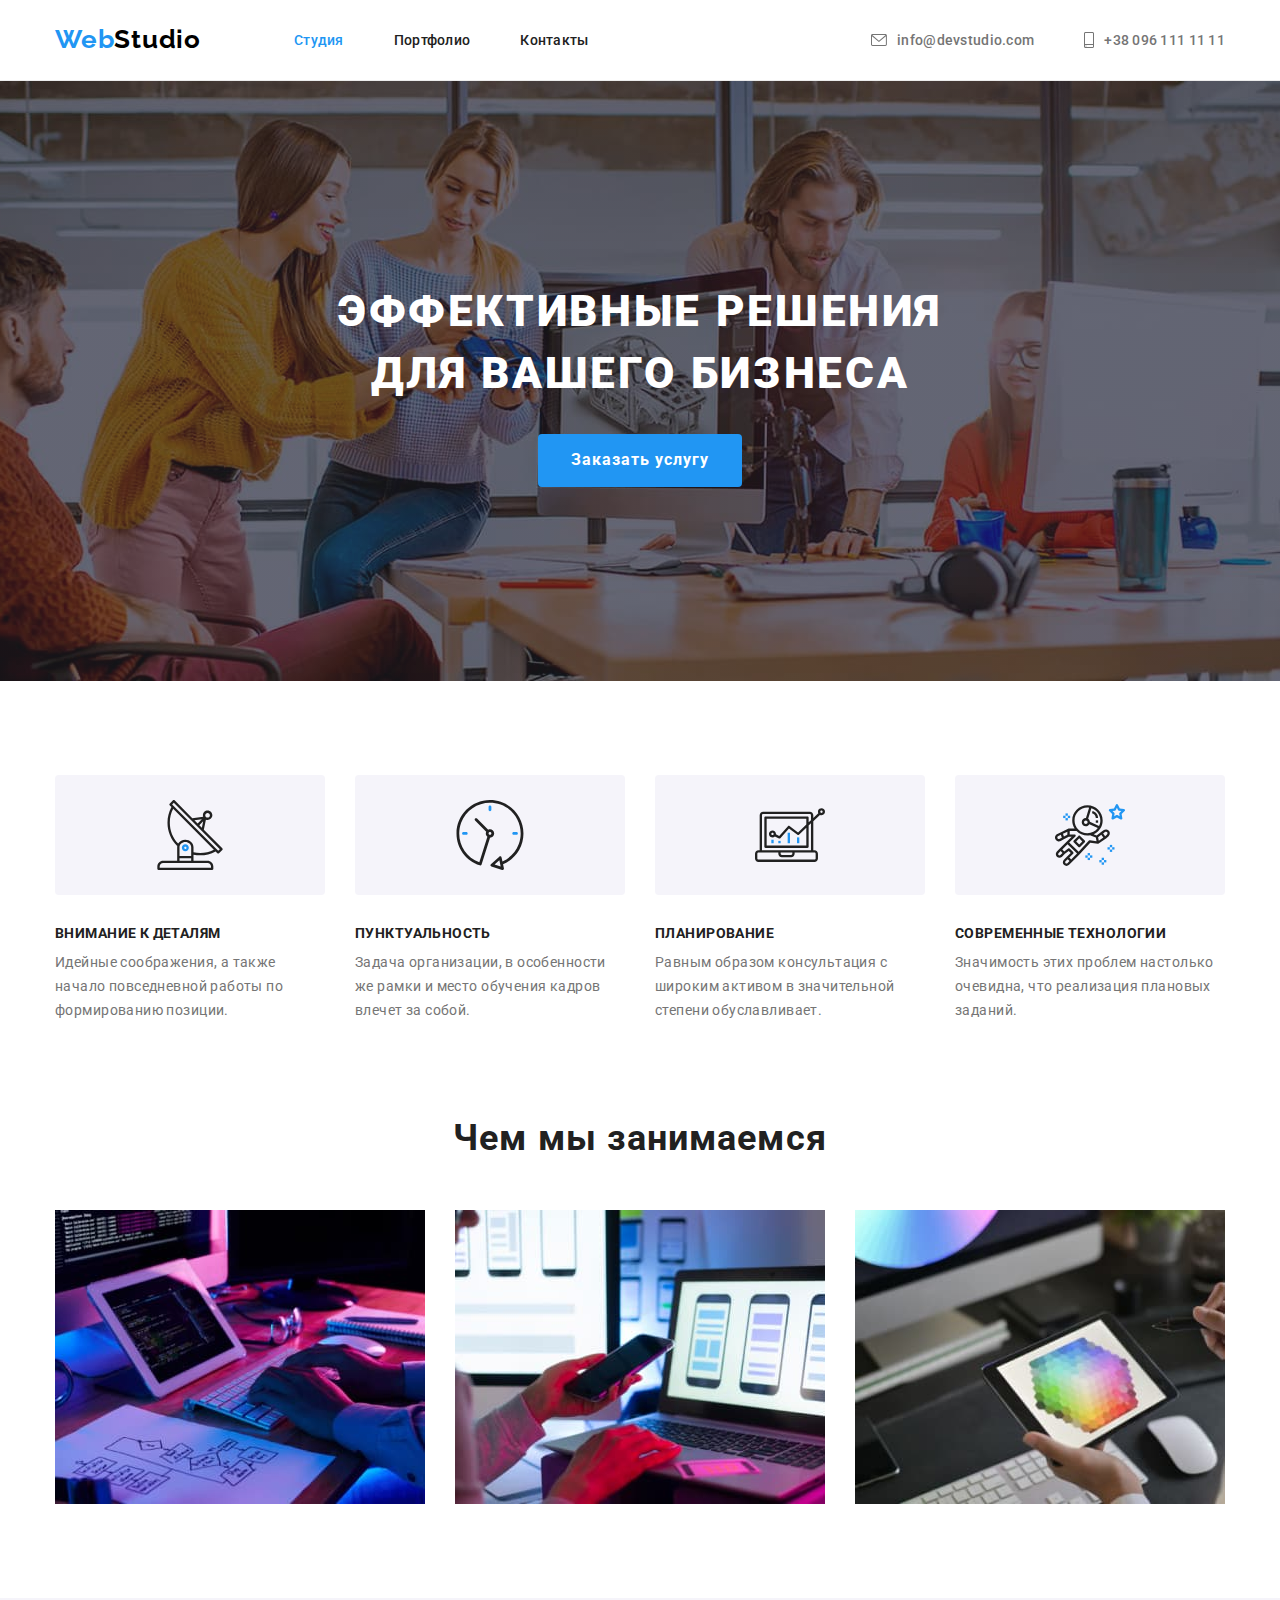
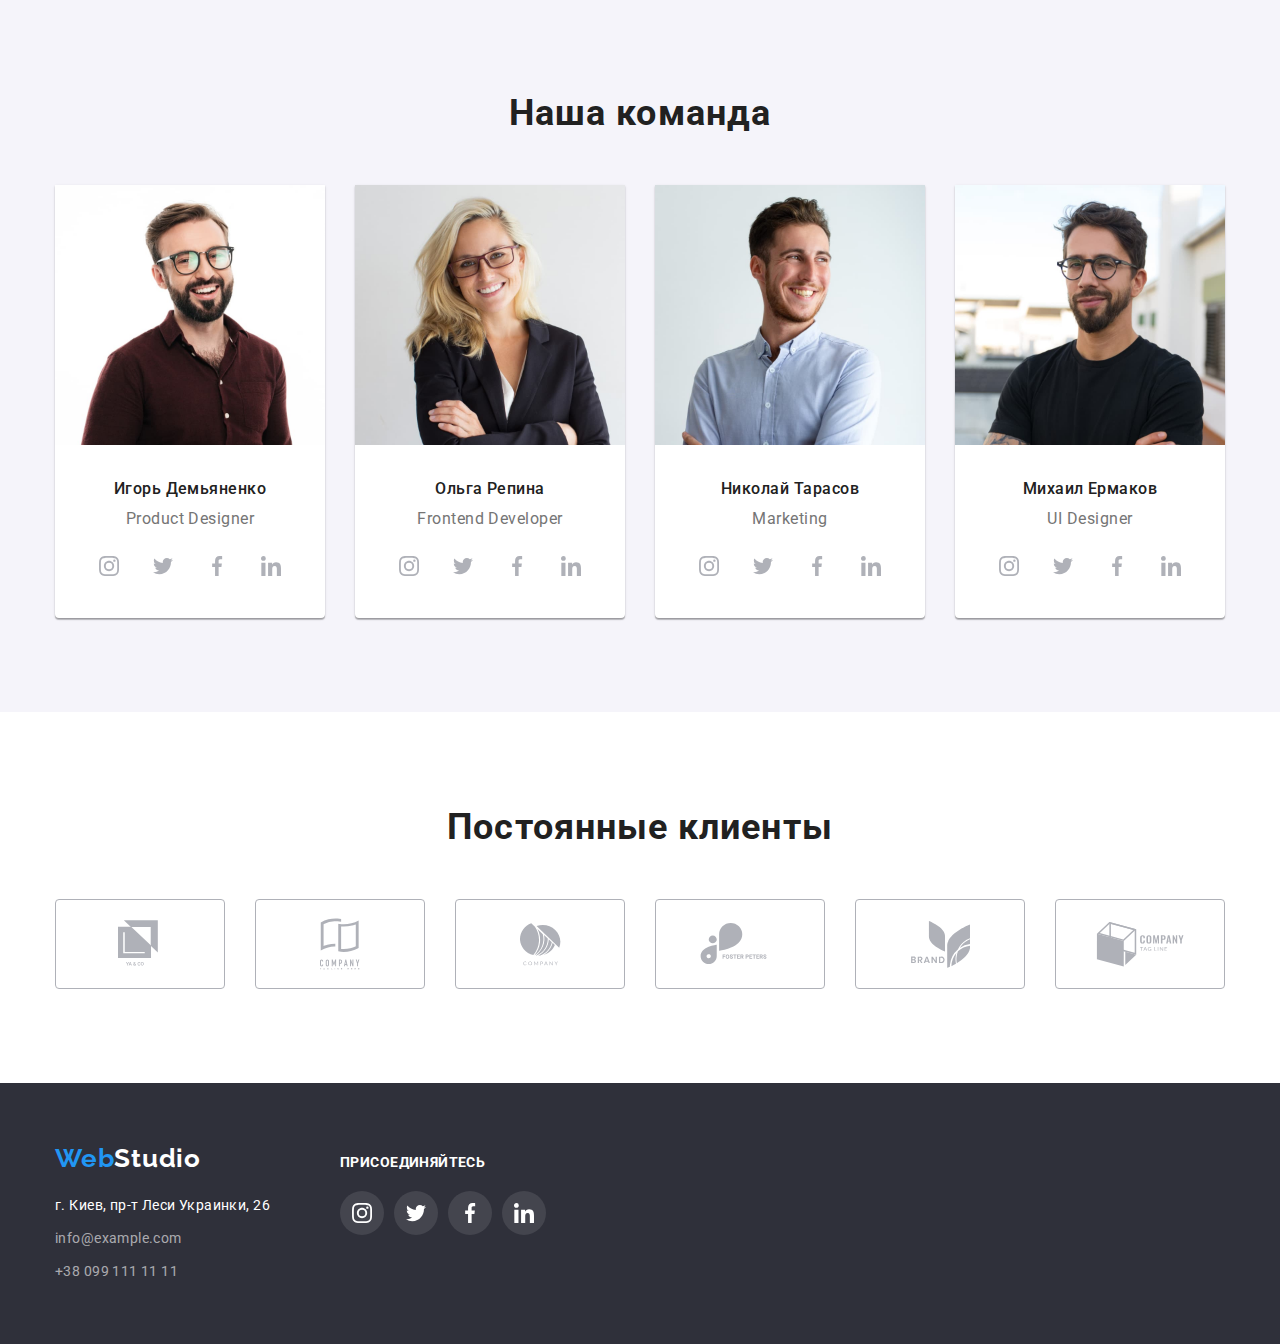
==== index.html @ 4e9e40dd "added index and portfolio" ====
<!DOCTYPE html>
<html lang="ru">
  <head>
    <meta charset="UTF-8" />
    <meta name="viewport" content="width=device-width, initial-scale=1.0" />
    <title>WebStudio</title>
    <link
      href="https://fonts.googleapis.com/css2?family=Raleway:wght@700&family=Roboto:wght@400;500;700;900&display=swap"
      rel="stylesheet"
    />
    <link
      rel="stylesheet"
      href="https://cdnjs.cloudflare.com/ajax/libs/modern-normalize/0.7.0/modern-normalize.min.css"
    />
    <link rel="stylesheet" href="./css/style.css" />
  </head>

  <body>
    <!-- Шапка сайта -->
    <header class="page-header">
      <div class="container header">
        <nav class="site-nav">
          <a href="./index.html" class="logo">
            <span class="logo-accent">Web</span>Studio</a
          >

          <ul class="site-nav list">
            <li class="item">
              <a href="./index.html" class="link current">Студия</a>
            </li>
            <li class="item">
              <a href="./portfolio.html" class="link">Портфолио</a>
            </li>
            <li class="item"><a href="" class="link">Контакты</a></li>
          </ul>
        </nav>

        <address class="address">
          <ul class="address list">
            <li class="item">
              <a href="mailto:info@devstudio.com" class="link">
                <svg class="address-icon" width="16" height="12">
                  <use href="./images/sprite.svg#icon-envelope"></use>
                </svg>
                info@devstudio.com</a
              >
            </li>
            <li class="item">
              <a href="tel:+380961111111" class="link">
                <svg class="address-icon" width="10" height="16">
                  <use href="./images/sprite.svg#icon-smartphone"></use>
                </svg>
                +38 096 111 11 11</a
              >
            </li>
          </ul>
        </address>
      </div>
    </header>

    <main>
      <!-- Герой -->

      <section class="hero">
        <div class="hero-content">
          <h1 class="hero-title">
            Эффективные решения<br />
            для вашего бизнеса
          </h1>
          <a href="" class="hero-button">Заказать услугу</a>
        </div>
      </section>

      <!-- Особенности Features -->
      <section class="section">
        <div class="container">
          <!-- заголовка h2 нет в макете. необходимо скрыть -->
          <!-- <h2 class="false-title">Особенности</h2> -->
          <ul class="features">
            <li class="features-item">
              <h3 class="title">Внимание к деталям</h3>
              <p class="feature-desc">
                Идейные соображения, а также начало повседневной работы по
                формированию позиции.
              </p>
            </li>
            <li class="features-item">
              <h3 class="title">Пунктуальность</h3>
              <p class="feature-desc">
                Задача организации, в особенности же рамки и место обучения
                кадров влечет за собой.
              </p>
            </li>
            <li class="features-item">
              <h3 class="title">Планирование</h3>
              <p class="feature-desc">
                Равным образом консультация с широким активом в значительной
                степени обуславливает.
              </p>
            </li>
            <li class="features-item">
              <h3 class="title">Современные технологии</h3>
              <p class="feature-desc">
                Значимость этих проблем настолько очевидна, что реализация
                плановых заданий.
              </p>
            </li>
          </ul>
        </div>
      </section>

      <!-- Чем мы занимаемся -->
      <section class="section work">
        <div class="container">
          <h2 class="section-title">Чем мы занимаемся</h2>
          <ul class="image-list">
            <li class="image-item">
              <img
                src="./images/img1.jpg"
                width="370"
                height="294"
                alt="Чем мы занимаемся фото1"
              />
            </li>
            <li class="image-item">
              <img
                src="./images/img2.jpg"
                width="370"
                height="294"
                alt="Чем мы занимаемся фото2"
              />
            </li>
            <li class="image-item">
              <img
                src="./images/img3.jpg"
                width="370"
                height="294"
                alt="Чем мы занимаемся фото3"
              />
            </li>
          </ul>
        </div>
      </section>

      <!-- Наша команда -->
      <section class="section team">
        <div class="container">
          <h2 class="team section-title">Наша команда</h2>
          <ul class="team-list">
            <li class="team-card">
              <img
                src="./images/team1.jpg"
                width="270"
                height="260"
                alt="фото участника команды"
              />
              <h3 class="team-member">Игорь Демьяненко</h3>
              <p class="team-item">Product Designer</p>
              <ul class="list social-icon-list">
                <li class="social-icon-item">
                  <a class="social-icon-link" href="https://www.instagram.com/">
                    <svg class="social-icon">
                      <use href="./images/sprite.svg#icon-instagram-2"></use>
                    </svg>
                  </a>
                </li>
                <li class="social-icon-item">
                  <a class="social-icon-link" href="https://twitter.com/">
                    <svg class="social-icon">
                      <use href="./images/sprite.svg#icon-twitter-1"></use>
                    </svg>
                  </a>
                </li>
                <li class="social-icon-item">
                  <a class="social-icon-link" href="https://www.facebook.com/">
                    <svg class="social-icon">
                      <use href="./images/sprite.svg#icon-facebook-1"></use>
                    </svg>
                  </a>
                </li>
                <li class="social-icon-item">
                  <a class="social-icon-link" href="https://www.linkedin.com/">
                    <svg class="social-icon">
                      <use href="./images/sprite.svg#icon-linkedin-1"></use>
                    </svg>
                  </a>
                </li>
              </ul>
            </li>
            <li class="team-card">
              <img
                src="./images/team2.jpg"
                width="270"
                height="260"
                alt="фото участника команды"
              />
              <h3 class="team-member">Ольга Репина</h3>
              <p class="team-item">Frontend Developer</p>
              <ul class="list social-icon-list">
                <li class="social-icon-item">
                  <a class="social-icon-link" href="https://www.instagram.com/">
                    <svg class="social-icon">
                      <use href="./images/sprite.svg#icon-instagram-2"></use>
                    </svg>
                  </a>
                </li>
                <li class="social-icon-item">
                  <a class="social-icon-link" href="https://twitter.com/">
                    <svg class="social-icon">
                      <use href="./images/sprite.svg#icon-twitter-1"></use>
                    </svg>
                  </a>
                </li>
                <li class="social-icon-item">
                  <a class="social-icon-link" href="https://www.facebook.com/">
                    <svg class="social-icon">
                      <use href="./images/sprite.svg#icon-facebook-1"></use>
                    </svg>
                  </a>
                </li>
                <li class="social-icon-item">
                  <a class="social-icon-link" href="https://www.linkedin.com/">
                    <svg class="social-icon">
                      <use href="./images/sprite.svg#icon-linkedin-1"></use>
                    </svg>
                  </a>
                </li>
              </ul>
            </li>
            <li class="team-card">
              <img
                src="./images/team3.jpg"
                width="270"
                height="260"
                alt="фото участника команды"
              />
              <h3 class="team-member">Николай Тарасов</h3>
              <p class="team-item">Marketing</p>
              <ul class="list social-icon-list">
                <li class="social-icon-item">
                  <a class="social-icon-link" href="https://www.instagram.com/">
                    <svg class="social-icon">
                      <use href="./images/sprite.svg#icon-instagram-2"></use>
                    </svg>
                  </a>
                </li>
                <li class="social-icon-item">
                  <a class="social-icon-link" href="https://twitter.com/">
                    <svg class="social-icon">
                      <use href="./images/sprite.svg#icon-twitter-1"></use>
                    </svg>
                  </a>
                </li>
                <li class="social-icon-item">
                  <a class="social-icon-link" href="https://www.facebook.com/">
                    <svg class="social-icon">
                      <use href="./images/sprite.svg#icon-facebook-1"></use>
                    </svg>
                  </a>
                </li>
                <li class="social-icon-item">
                  <a class="social-icon-link" href="https://www.linkedin.com/">
                    <svg class="social-icon">
                      <use href="./images/sprite.svg#icon-linkedin-1"></use>
                    </svg>
                  </a>
                </li>
              </ul>
            </li>
            <li class="team-card">
              <img
                src="./images/team4.jpg"
                width="270"
                height="260"
                alt="фото участника команды"
              />
              <h3 class="team-member">Михаил Ермаков</h3>
              <p class="team-item">UI Designer</p>
              <ul class="list social-icon-list">
                <li class="social-icon-item">
                  <a class="social-icon-link" href="https://www.instagram.com/">
                    <svg class="social-icon">
                      <use href="./images/sprite.svg#icon-instagram-2"></use>
                    </svg>
                  </a>
                </li>
                <li class="social-icon-item">
                  <a class="social-icon-link" href="https://twitter.com/">
                    <svg class="social-icon">
                      <use href="./images/sprite.svg#icon-twitter-1"></use>
                    </svg>
                  </a>
                </li>
                <li class="social-icon-item">
                  <a class="social-icon-link" href="https://www.facebook.com/">
                    <svg class="social-icon">
                      <use href="./images/sprite.svg#icon-facebook-1"></use>
                    </svg>
                  </a>
                </li>
                <li class="social-icon-item">
                  <a class="social-icon-link" href="https://www.linkedin.com/">
                    <svg class="social-icon">
                      <use href="./images/sprite.svg#icon-linkedin-1"></use>
                    </svg>
                  </a>
                </li>
              </ul>
            </li>
          </ul>
        </div>
      </section>

      <!-- Постоянные клиенты -->
      <section class="section clients">
        <div class="container">
          <h2 class="clients section-title">Постоянные клиенты</h2>
          <ul class="clients-list">
            <li class="client">
              <a class="client-link" href="">
                <svg class="client-icon" width="44" height="49">
                  <use href=" ./images/sprite.svg#icon-logo-1"></use>
                </svg>
              </a>
            </li>
            <li class="client">
              <a class="client-link" href="">
                <svg class="client-icon" width="40" height="52">
                  <use href=" ./images/sprite.svg#icon-logo-2"></use>
                </svg>
              </a>
            </li>
            <li class="client">
              <a class="client-link" href="">
                <svg class="client-icon" width="41" height="43">
                  <use href=" ./images/sprite.svg#icon-logo-3"></use>
                </svg>
              </a>
            </li>
            <li class="client">
              <a class="client-link" href="">
                <svg class="client-icon" width="80" height="42">
                  <use href=" ./images/sprite.svg#icon-logo-4"></use>
                </svg>
              </a>
            </li>
            <li class="client">
              <a class="client-link" href="">
                <svg class="client-icon" width="59" height="47">
                  <use href=" ./images/sprite.svg#icon-logo-5"></use>
                </svg>
              </a>
            </li>
            <li class="client">
              <a class="client-link" href="">
                <svg class="client-icon" width="89" height="45">
                  <use href=" ./images/sprite.svg#icon-logo-6"></use>
                </svg>
              </a>
            </li>
          </ul>
        </div>
      </section>
    </main>

    <!-- Футер -->
    <footer>
      <section class="page-footer">
        <div class="container">
          <ul class="footer-items">
            <li class="footer-section-logo">
              <a href="./index.html" class="footer-logo">
                <span class="logo-accent">Web</span>Studio</a
              >
              <address class="address-footer">
                <span class="adrress-span">г. Киев, пр-т Леси Украинки, 26</span
                ><br />
                <a href="mailto:info@example.com" class="mail-phone"
                  >info@example.com</a
                ><br />
                <a href="tel:+380991111111" class="mail-phone"
                  >+38 099 111 11 11</a
                >
              </address>
            </li>

            <!-- Присоединяйтесь -->
            <li class="footer-section-join">
              <h2 class="join-title">присоединяйтесь</h2>
              <ul class="join-list">
                <li class="join-item">
                  <a class="join-link" href="https://www.instagram.com/">
                    <svg class="join-icon">
                      <use href="./images/sprite.svg#icon-instagram-2"></use>
                    </svg>
                  </a>
                </li>
                <li class="join-item">
                  <a class="join-link" href="https://twitter.com/">
                    <svg class="join-icon">
                      <use href="./images/sprite.svg#icon-twitter-1"></use>
                    </svg>
                  </a>
                </li>
                <li class="join-item">
                  <a class="join-link" href="https://www.facebook.com/">
                    <svg class="join-icon">
                      <use href="./images/sprite.svg#icon-facebook-1"></use>
                    </svg>
                  </a>
                </li>
                <li class="join-item">
                  <a class="join-link" href="https://www.linkedin.com/">
                    <svg class="join-icon">
                      <use href="./images/sprite.svg#icon-linkedin-1"></use>
                    </svg>
                  </a>
                </li>
              </ul>
            </li>
          </ul>
        </div>
      </section>
    </footer>
  </body>
</html>
---- css/style.css ----
:root {
  --primary-text-color: #757575;
  --title-text-color: #212121;
  --accent-color: #2196f3;
  --logo-black-color: #000000;
  --white-color: #ffffff;
  --footer-address-color: rgba(255, 255, 255, 0.6);
  --button-bg-color: #f5f4fa;
  --primary-bg-color: #ffffff;
  --secondary-bg-color: #f5f4fa;
  --footer-bg-color: #2f303a;
  --hero-bg-color: #c4c4c4;
  --header-border-color: #ececec;
  --icon-color: #afb1b8;
  --projects-item-border: #eeeeee;
}

body {
  background-color: var(--primary-bg-color);
  color: var(--primary-text-color);

  font-family: Roboto, sans-serif;
}

.list {
  list-style: none;
  padding: 0;
  margin: 0;
}

.container {
  margin-left: auto;
  margin-right: auto;
  width: 1200px;
  padding-left: 15px;
  padding-right: 15px;

  /* outline: 2px solid tomato; */
}

/* ----- logo ----- */

.logo {
  color: var(--logo-black-color);
  font-family: Raleway, sans-serif;
  letter-spacing: 0.03em;
  font-weight: 700;
  font-size: 26px;
  line-height: 1.2;
  text-decoration: none;
  display: inline-block;
  padding-top: 24px;
  padding-bottom: 25px;
}

.logo-accent {
  color: var(--accent-color);
}

/* ----- header ------ */

.page-header {
  border-bottom: 1px solid var(--header-border-color);
}

.header {
  display: flex;
  align-items: center;
}

/* ------ site-nav ------- */

.site-nav {
  display: flex;
}

.site-nav .list {
  margin-left: 93px;
}

.site-nav .item:not(:last-child) {
  margin-right: 50px;
}

.site-nav .link {
  color: var(--title-text-color);
  letter-spacing: 0.02em;
  font-weight: 500;
  font-size: 14px;
  line-height: 1.15;
  text-decoration: none;
  display: block;
  padding-top: 32px;
  padding-bottom: 32px;
}

.site-nav .link:hover,
.site-nav .link:focus {
  color: var(--accent-color);
}

.site-nav .link.current {
  color: var(--accent-color);
  display: inline-block;
  padding-top: 32px;
  padding-bottom: 32px;
}

/* ------- address list -------- */

.address {
  display: flex;
  margin-left: auto;
}

.address .list {
  display: flex;
}

.address .item + .item {
  margin-left: 50px;
}

.address .link {
  color: var(--primary-text-color);
  letter-spacing: 0.02em;
  font-weight: 500;
  font-size: 14px;
  font-style: normal;
  line-height: 1.15;
  text-decoration: none;
  display: inline-block;
  padding-top: 32px;
  padding-bottom: 32px;
  display: flex;
  align-items: center;
}

.address-icon {
  fill: var(--primary-text-color);
  margin-right: 10px;
}

.address .link:hover,
.address .link:focus {
  color: var(--accent-color);
}

.address .link:hover .address-icon {
  fill: var(--accent-color);
}

/* ------ hero ------- */

.hero {
  background-color: var(--hero-bg-color);
  height: 600px;
  max-width: 1600px;
  margin-left: auto;
  margin-right: auto;
  background-size: cover;
  background-position: center;
  background-repeat: no-repeat;
  background-image: linear-gradient(
      rgba(47, 48, 58, 0.4),
      rgba(47, 48, 58, 0.4)
    ),
    url("../images/hero.jpg");

  text-align: center;
  padding-top: 200px;
  padding-bottom: 200px;
}

.hero-title {
  margin-top: 0;
  margin-bottom: 30px;
  color: var(--white-color);
  letter-spacing: 0.06em;
  font-weight: 900;
  font-size: 44px;
  line-height: 1.4;
  text-transform: uppercase;
}

.hero-button {
  display: inline-block;
  border-radius: 4px;
  border: 1px solid transparent;
  min-width: 136px;
  padding: 10px 32px;
  color: var(--white-color);
  background: var(--accent-color);
  letter-spacing: 0.06em;
  font-weight: 700;
  font-size: 16px;
  line-height: 1.9;
  text-decoration: none;
  text-align: center;
}

/* ---- section ----- */

.section {
  padding-top: 94px;
  padding-bottom: 94px;
}

.section-title {
  color: var(--title-text-color);
  letter-spacing: 0.03em;
  font-weight: 700;
  font-size: 36px;
  line-height: 1.2;
  text-align: center;
  margin-bottom: 50px;
  margin-top: 0;
}

/* .false-title {
  margin-top: 0;
  margin-bottom: 0;
  color: transparent;
  /* для логического заголовка  */

/* ------- Features section ------ */

.features .title {
  color: var(--title-text-color);
  letter-spacing: 0.03em;
  font-weight: 700;
  font-size: 14px;
  line-height: 1.15;
  text-transform: uppercase;
  margin-bottom: 10px;
  margin-top: 0;
}

.features {
  list-style: none;
  letter-spacing: 0.03em;
  font-size: 14px;
  line-height: 1.7;
  letter-spacing: 0.03em;
  padding-left: 0;
  margin-top: 0;
  margin-bottom: 0;

  display: flex;
  justify-content: space-between;
}

.features .features-item {
  width: 270px;
}

.features-item::before {
  content: " ";
  display: block;
  background-color: var(--secondary-bg-color);
  background-size: contain;
  width: 270px;
  height: 120px;
  border-radius: 4px;
  margin-bottom: 30px;

  background-repeat: no-repeat;
  background-position: center;
}

.features-item:nth-child(1)::before {
  background-image: url(../images/antenna.svg);
  background-size: 70px;
}
.features-item:nth-child(2)::before {
  background-image: url(../images/clock.svg);
  background-size: 70px;
}
.features-item:nth-child(3)::before {
  background-image: url(../images/diagram.svg);
  background-size: 70px;
}
.features-item:nth-child(4)::before {
  background-image: url(../images/astronaut.svg);
  background-size: 70px;
}

.feature-desc {
  margin-top: 0;
  margin-bottom: 0;
}

/* ----- чем мы занимаемся ----- */

.work {
  padding-top: 0;
  padding-bottom: 94px;
}

.image-list {
  list-style: none;
  padding-left: 0;
  margin-top: 0;
  margin-bottom: 0;

  display: flex;
}

.image-item {
  display: block;
  font-size: 0;
}

.image-item:not(:last-child) {
  margin-right: 30px;
}

/* ----- team section ----- */

.team {
  background-color: var(--secondary-bg-color);
}

.team-list {
  list-style: none;
  letter-spacing: 0.03em;
  margin-top: 0;
  margin-bottom: 0;
  padding-left: 0;
  display: flex;
}

.team-card {
  background-color: var(--white-color);
  border-radius: 0px 0px 4px 4px;
  box-shadow: 0px 1px 3px rgba(0, 0, 0, 0.12), 0px 1px 1px rgba(0, 0, 0, 0.14),
    0px 2px 1px rgba(0, 0, 0, 0.2);
  text-align: center;
}

.team-card:not(:last-child) {
  margin-right: 30px;
}

.team-member {
  color: var(--title-text-color);
  font-weight: 500;
  font-size: 16px;
  line-height: 1.2;
  letter-spacing: 0.03em;
  padding-top: 30px;
  margin-bottom: 10px;
  margin-top: 0;
}

.team-item {
  font-size: 16px;
  line-height: 1.2;
  letter-spacing: 0.03em;
  margin-top: 0;
  margin-bottom: 16px;
}

/* ----- team social links ----- */

.social-icon-list {
  display: flex;
  padding-bottom: 30px;
  padding-left: 32px;
  padding-right: 32px;
}

.social-icon-item:not(:last-child) {
  margin-right: 10px;
}

.social-icon-link {
  display: flex;
  justify-content: space-around;
  align-items: center;
  width: 44px;
  height: 44px;
  background-color: var(--white-color);
  border-radius: 50%;
}

.social-icon-link:hover,
.social-icon-link:focus {
  background-color: var(--accent-color);
}

.social-icon-link:hover .social-icon,
.social-icon-link:hover .social-icon {
  fill: var(--white-color);
}

.social-icon {
  width: 20px;
  height: 20px;
  fill: var(--icon-color);
}

/* ---- Постоянные клиенты ----- */

.clients-list {
  list-style: none;
  padding-left: 0;
  margin-top: 0;
  margin-bottom: 0;
  display: flex;
}

.client:not(:last-child) {
  margin-right: 30px;
}

.client-icon {
  fill: var(--icon-color);
}

.client-link {
  display: flex;
  justify-content: center;
  align-items: center;
  width: 170px;
  height: 90px;
  border: 1px solid var(--icon-color);
  border-radius: 4px;
}

.client-link:hover {
  border-color: var(--accent-color);
}

.client-link:hover .client-icon {
  fill: var(--accent-color);
}

/* /------ footer ------ */

/* --- logo section --- */

.footer-logo {
  color: var(--white-color);
  font-family: Raleway, sans-serif;
  letter-spacing: 0.03em;
  font-weight: 700;
  font-size: 26px;
  line-height: 1.2;
  text-decoration: none;
}

.footer-items {
  display: flex;
  justify-content: flex-start;
  list-style: none;
  padding-left: 0;
  margin-top: 0;
  margin-bottom: 0;
}

.footer-section-logo {
  padding-top: 60px;
  padding-bottom: 60px;
  margin-right: 70px;
}

.footer-section-join {
  padding-top: 72px;
  padding-bottom: 100px;
}

.page-footer {
  background-color: var(--footer-bg-color);
}

.adrress-span {
  color: var(--white-color);
  font-style: normal;
  letter-spacing: 0.03em;
  font-size: 14px;
  line-height: 1.7;
  display: inline-block;
  margin-top: 20px;
}

.mail-phone {
  color: var(--footer-address-color);
  font-style: normal;
  letter-spacing: 0.03em;
  font-size: 14px;
  line-height: 1.7;
  text-decoration: none;
  display: inline-block;
  margin-top: 9px;
}

/* ---- Присоединяйтесь ------ */

.join-title {
  color: var(--white-color);
  font-weight: 700;
  font-size: 14px;
  line-height: 1.14;
  letter-spacing: 0.03em;
  text-transform: uppercase;
  text-align: left;
  margin-bottom: 0;
  margin-top: 0;
}

.join-list {
  list-style: none;
  display: flex;
  padding-left: 0;
  margin-top: 20px;
}

.join-icon {
  width: 20px;
  height: 20px;
  fill: var(--white-color);
}

.join-item:not(:last-child) {
  margin-right: 10px;
}

.join-link {
  display: flex;
  justify-content: space-around;
  align-items: center;
  width: 44px;
  height: 44px;
  border-radius: 50%;
  background-color: rgba(255, 255, 255, 0.1);
}

.join-link:hover {
  background-color: var(--accent-color);
}

/*----------- Portfolio CSS ------------ */

/* --- filter --- */

.filter {
  list-style: none;
  margin-bottom: 50px;
  padding-left: 0;
  margin-top: 0;

  display: flex;
  justify-content: center;
}

.filter-btn {
  color: var(--title-text-color);
  background-color: var(--secondary-bg-color);
  letter-spacing: 0.03em;
  font-family: inherit;
  font-weight: 500;
  font-size: 16px;
  line-height: 1.6;
  border: 1px solid transparent;
  border-radius: 4px;
  text-align: center;
  padding: 6px 22px;
}

.filter-item:not(:last-child) {
  margin-right: 8px;
}

.filter-btn:hover,
.filter-btn:focus {
  color: var(--white-color);
  background: var(--accent-color);
  box-shadow: 0px 3px 1px rgba(0, 0, 0, 0.1), 0px 1px 2px rgba(0, 0, 0, 0.08),
    0px 2px 2px rgba(0, 0, 0, 0.12);
}

/* ---- projects ---- */

.projects {
  list-style: none;
  padding-left: 0;
  margin-top: 0;
  margin-bottom: 0;

  display: flex;
  flex-wrap: wrap;
}

.projects-link {
  text-decoration: none;
  display: block;
  font-size: 0;
}

.projects-title {
  color: var(--title-text-color);
  letter-spacing: 0.06em;
  font-weight: 700;
  font-size: 18px;
  line-height: 2;
  margin-top: 0;
  margin-bottom: 4px;
  padding-top: 20px;
  padding-left: 24px;
  padding-right: 24px;
}

.projects-text {
  color: var(--primary-text-color);
  letter-spacing: 0.03em;
  font-size: 16px;
  line-height: 1.9;
  margin-top: 0;
  margin-bottom: 0;
  padding-bottom: 20px;
  padding-left: 24px;
  padding-right: 24px;
}

.projects-item {
  width: calc((100% - 60px) / 3);
  margin-right: 30px;
  margin-bottom: 30px;
  background-color: var(--white-color);
  border: 1px solid var(--projects-item-border);
}

.projects-item:hover {
  box-shadow: 0px 1px 1px rgba(0, 0, 0, 0.12), 0px 4px 4px rgba(0, 0, 0, 0.06),
    1px 4px 6px rgba(0, 0, 0, 0.16);
}

.projects-item:nth-last-child(-n + 3) {
  margin-bottom: 0;
}

.projects-item:nth-child(3n) {
  margin-right: 0;
}
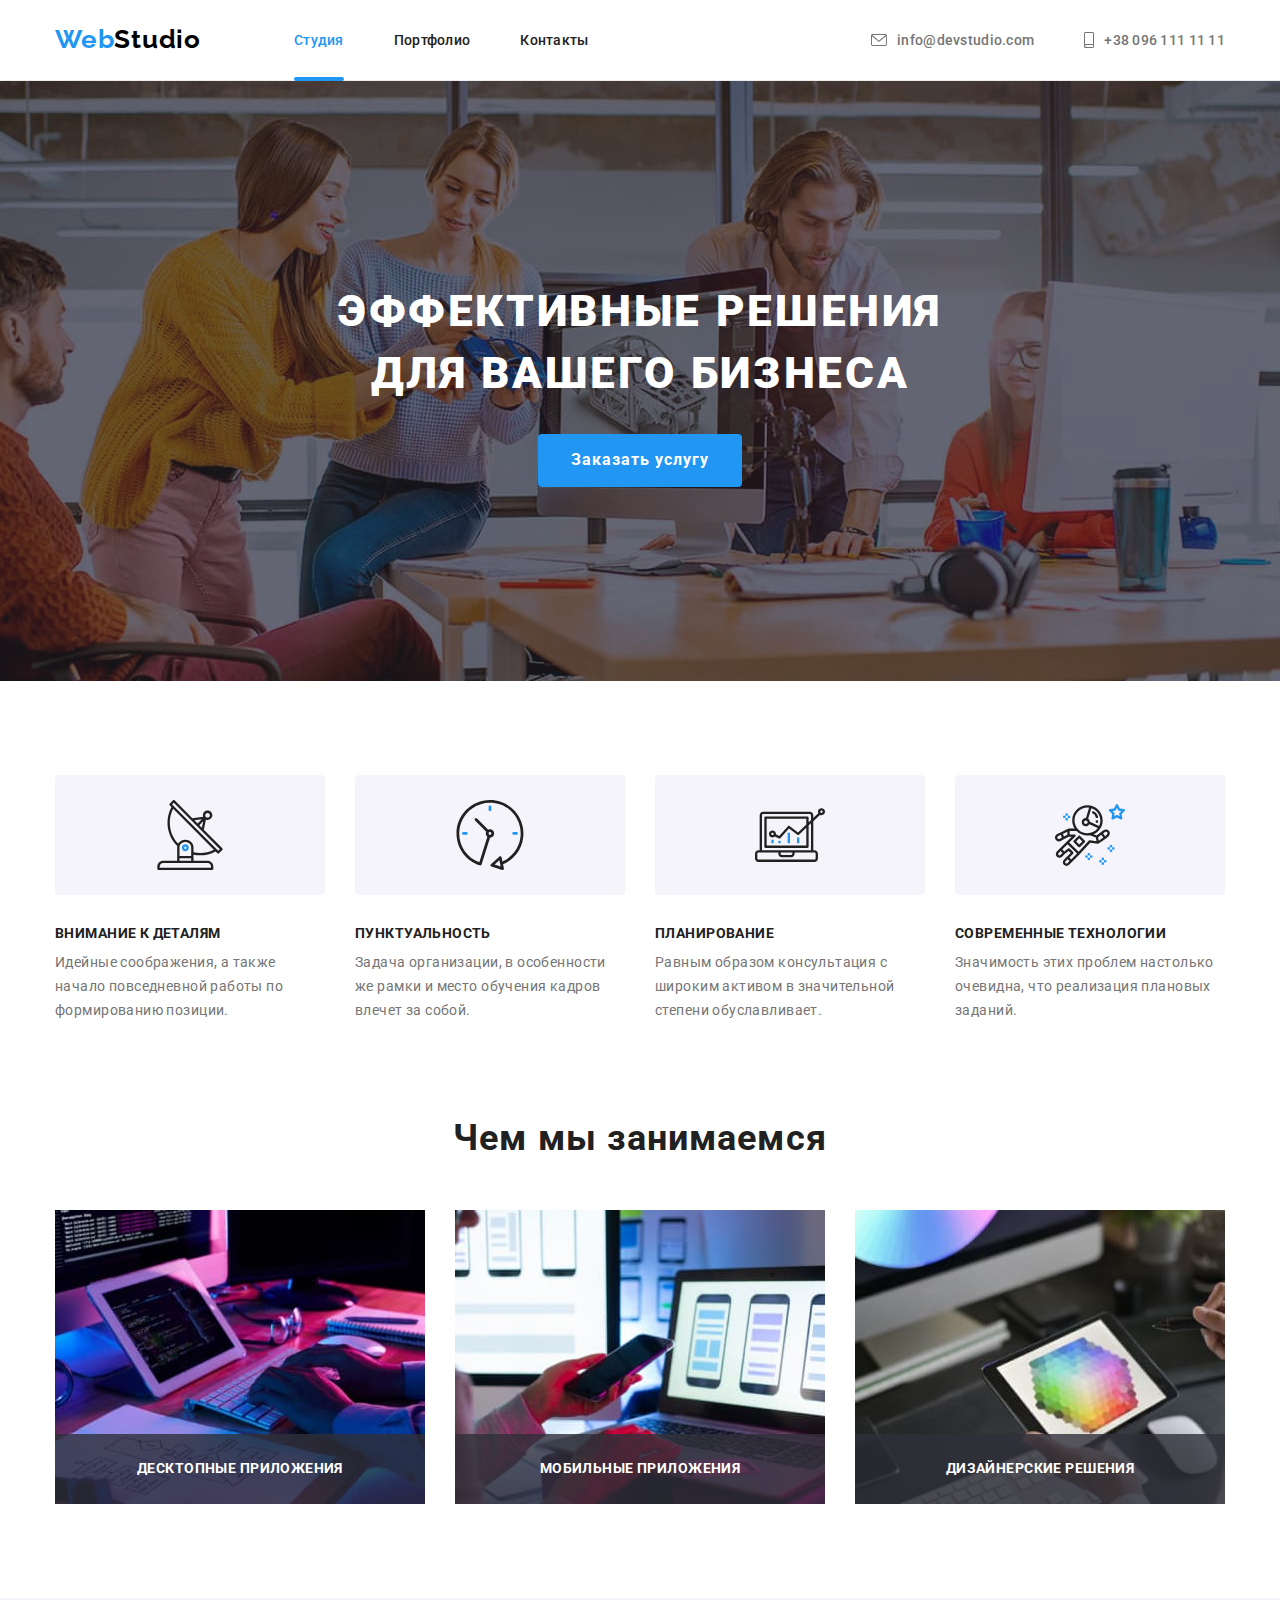
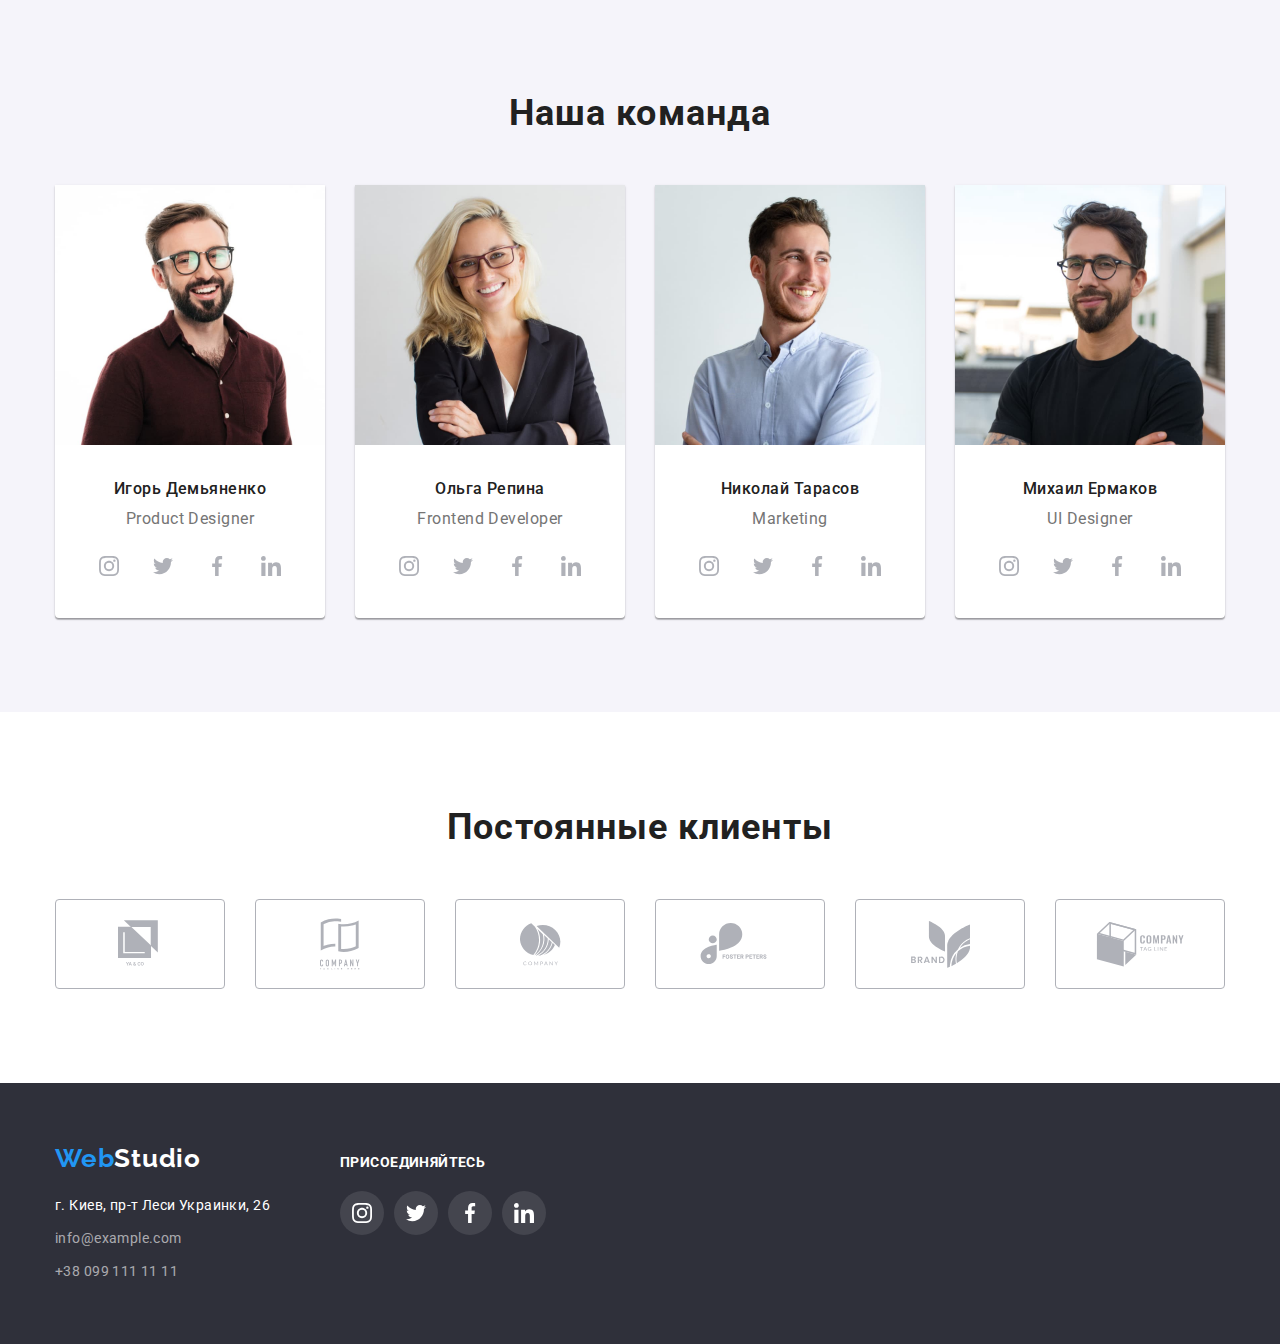
==== commit 09c45237: "update index.html/portfolio.html" ====
--- a/index.html
+++ b/index.html
@@ -67,7 +67,7 @@
             Эффективные решения<br />
             для вашего бизнеса
           </h1>
-          <a href="" class="hero-button">Заказать услугу</a>
+          <button class="hero-button" data-modal-open>Заказать услугу</button>
         </div>
       </section>
 
@@ -116,27 +116,33 @@
           <ul class="image-list">
             <li class="image-item">
               <img
+                class="work-image"
                 src="./images/img1.jpg"
                 width="370"
                 height="294"
                 alt="Чем мы занимаемся фото1"
               />
+              <a class="image-item-title" href="">Десктопные приложения</a>
             </li>
             <li class="image-item">
               <img
+                class="work-image"
                 src="./images/img2.jpg"
                 width="370"
                 height="294"
                 alt="Чем мы занимаемся фото2"
               />
+              <a class="image-item-title" href="">Мобильные приложения</a>
             </li>
             <li class="image-item">
               <img
+                class="work-image"
                 src="./images/img3.jpg"
                 width="370"
                 height="294"
                 alt="Чем мы занимаемся фото3"
               />
+              <a class="image-item-title" href="">Дизайнерские решения</a>
             </li>
           </ul>
         </div>
@@ -422,5 +428,18 @@
         </div>
       </section>
     </footer>
+
+    <!-- --- Модальное окно --- -->
+
+    <div class="backdrop is-hidden" data-modal>
+      <div class="modal">
+        <button class="close-btn" data-modal-close>
+          <svg class="close-icon" width="11" height="11">
+            <use href="./images/sprite.svg#icon-close"></use>
+          </svg>
+        </button>
+      </div>
+    </div>
+    <script src="./js/modal.js"></script>
   </body>
 </html>
--- a/css/style.css
+++ b/css/style.css
@@ -106,6 +106,21 @@
   padding-bottom: 32px;
 }
 
+.link.current {
+  position: relative;
+}
+
+.link.current:after {
+  content: "";
+  position: absolute;
+  left: 0;
+  bottom: -1px;
+  width: 100%;
+  height: 4px;
+  border-radius: 2px;
+  background-color: var(--accent-color);
+}
+
 /* ------- address list -------- */
 
 .address {
@@ -307,12 +322,37 @@
 }
 
 .image-item {
+  position: relative;
   display: block;
   font-size: 0;
 }
 
 .image-item:not(:last-child) {
   margin-right: 30px;
+}
+/* 
+.work-image {
+  position: relative;
+} */
+
+.image-item-title {
+  position: absolute;
+  bottom: 0;
+  width: 100%;
+  height: 70px;
+  display: flex;
+  justify-content: center;
+  align-items: center;
+  text-decoration: none;
+  background-color: rgba(47, 48, 58, 0.8);
+
+  font-weight: 700;
+  font-size: 14px;
+  line-height: 1.14;
+  text-align: center;
+  letter-spacing: 0.03em;
+  text-transform: uppercase;
+  color: var(--white-color);
 }
 
 /* ----- team section ----- */
@@ -598,6 +638,49 @@
   font-size: 0;
 }
 
+.thumb {
+  position: relative;
+  width: 370px;
+  height: 294px;
+  margin-left: auto;
+  margin-right: auto;
+  overflow: hidden;
+}
+
+.thumb-overlay {
+  position: absolute;
+  top: 0;
+  left: 0;
+  width: 100%;
+  height: 100%;
+  background-color: rgba(33, 150, 243, 0.9);
+
+  transform: translateY(100%);
+  transition: transform 250ms cubic-bezier(0.4, 0, 0.2, 1);
+}
+
+.thumb:hover .thumb-overlay {
+  transform: translateY(0);
+}
+
+/* .thumb-overlay > projects-text {
+  font-size: 18px;
+  line-height: 1.56;
+  letter-spacing: 0.03em;
+  color: #ffffff;
+  margin: 0;
+  padding: 24px 63px;
+} */
+
+.projects-text {
+  font-size: 18px;
+  line-height: 1.56;
+  letter-spacing: 0.03em;
+  color: var(--white-color);
+  margin: 0;
+  padding: 24px 63px;
+}
+
 .projects-title {
   color: var(--title-text-color);
   letter-spacing: 0.06em;
@@ -611,7 +694,7 @@
   padding-right: 24px;
 }
 
-.projects-text {
+.projects-desc {
   color: var(--primary-text-color);
   letter-spacing: 0.03em;
   font-size: 16px;
@@ -643,3 +726,60 @@
 .projects-item:nth-child(3n) {
   margin-right: 0;
 }
+
+/* ----- модальное окно ----- */
+
+.backdrop.is-hidden {
+  opacity: 0;
+  visibility: hidden;
+  pointer-events: none;
+  transition: 150ms linear 150ms;
+}
+
+.backdrop {
+  position: fixed;
+  top: 0;
+  left: 0;
+  width: 100%;
+  height: 100%;
+  background-color: rgba(0, 0, 0, 0.2);
+  overflow: auto;
+}
+
+.is-hidden .modal {
+  /* top: -100%; */
+  transform: translate(-50%, -50%) scale(0.1);
+}
+
+.modal {
+  position: absolute;
+  top: 50%;
+  left: 50%;
+  transform: translate(-50%, -50%) scale(1);
+  transition: transform 500ms;
+
+  width: 100%;
+  max-width: 528px;
+  min-height: 581px;
+  background-color: var(--white-color);
+  box-shadow: 0px 1px 3px rgba(0, 0, 0, 0.12), 0px 1px 1px rgba(0, 0, 0, 0.14),
+    0px 2px 1px rgba(0, 0, 0, 0.2);
+  border-radius: 4px;
+  padding: 40px 40px;
+}
+
+.close-btn {
+  position: absolute;
+  top: 8px;
+  right: 8px;
+
+  width: 30px;
+  height: 30px;
+  background: var(--white-color);
+  border: 1px solid rgba(0, 0, 0, 0.1);
+  border-radius: 50%;
+}
+
+.close-icon {
+  fill: #000000;
+}
